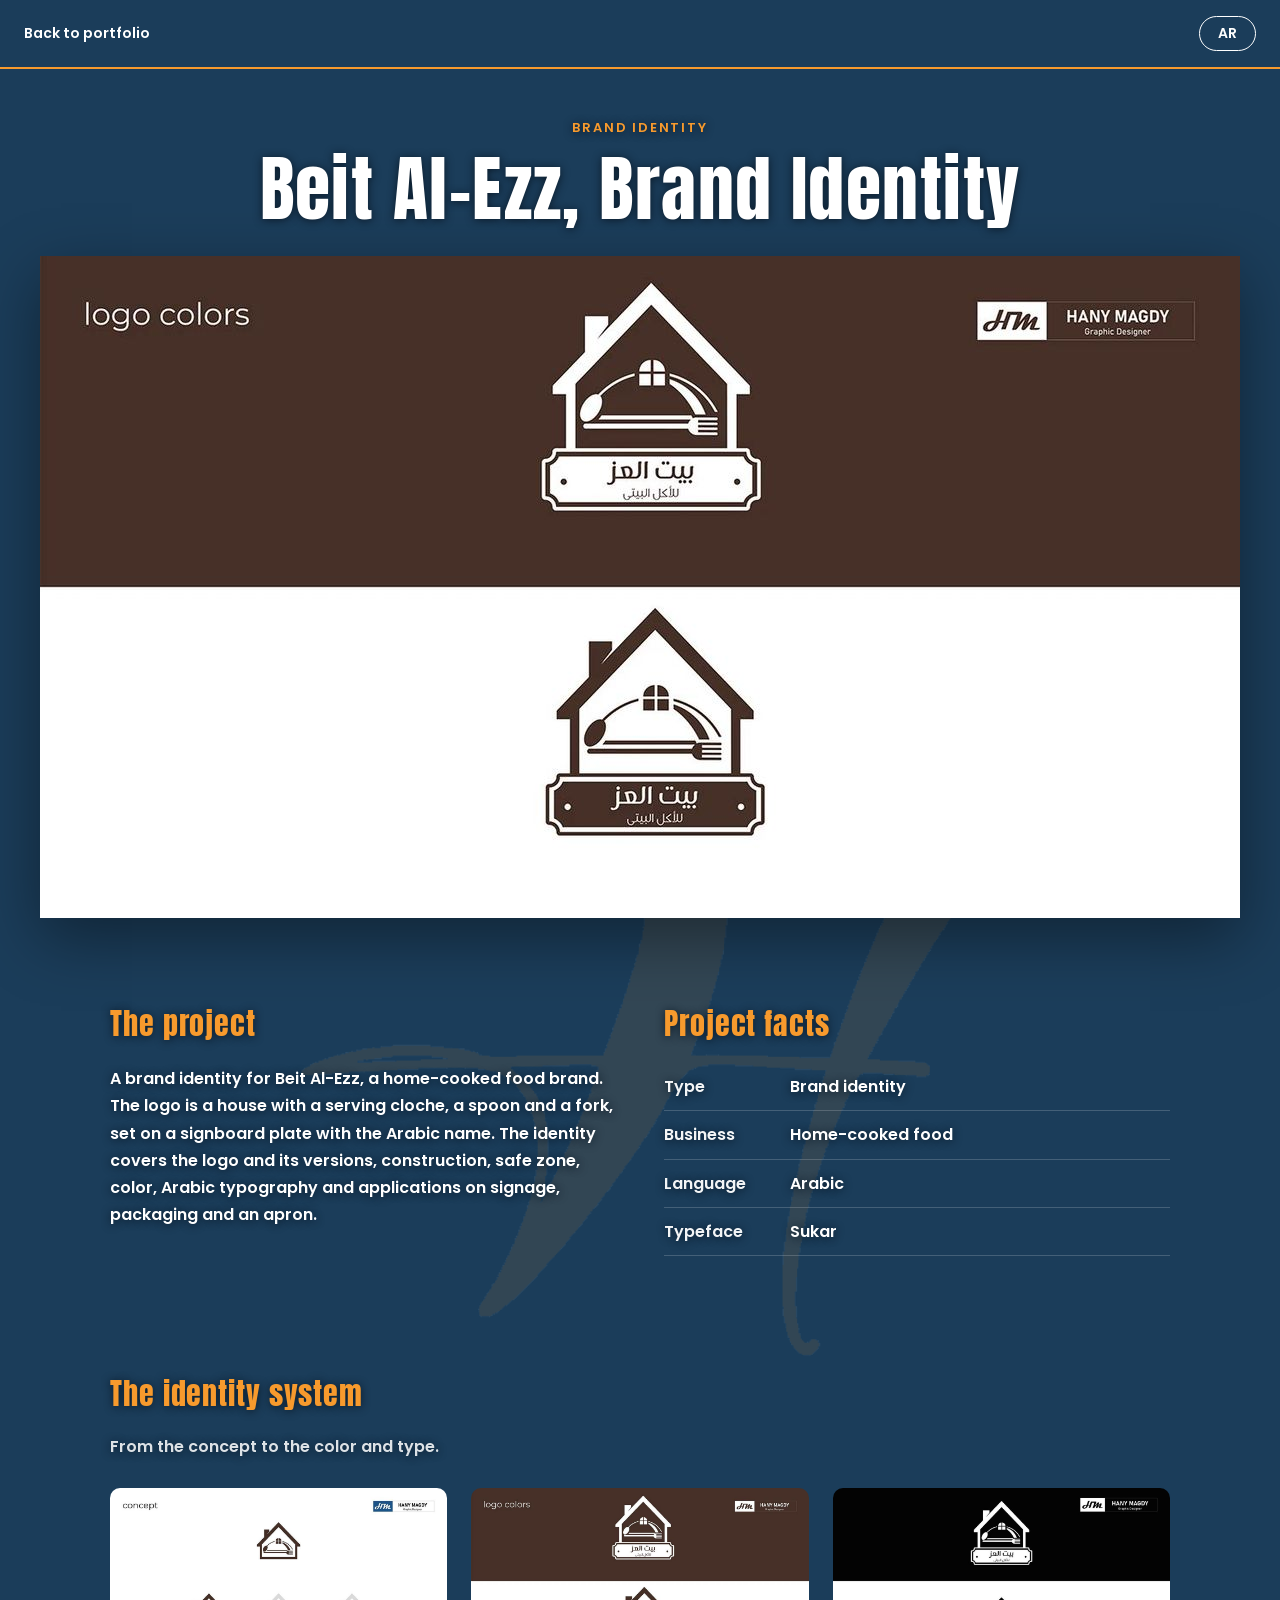
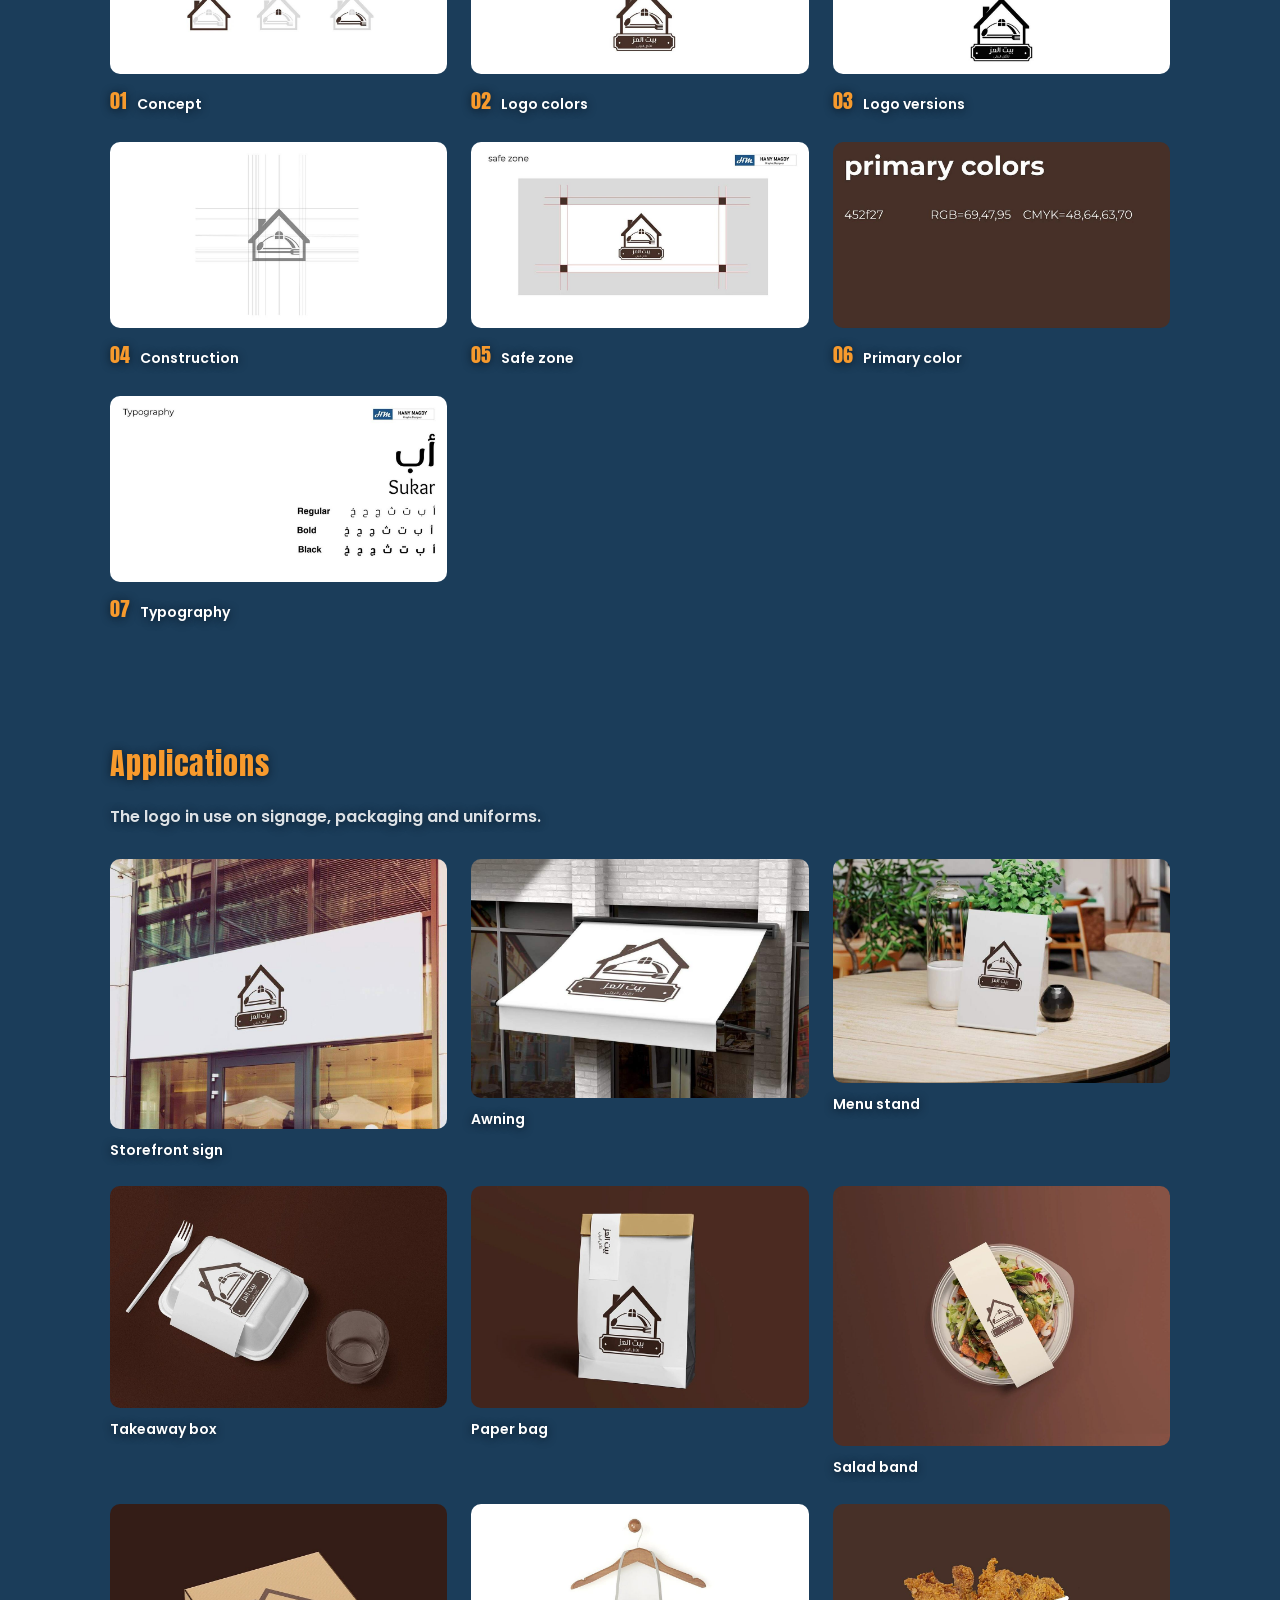
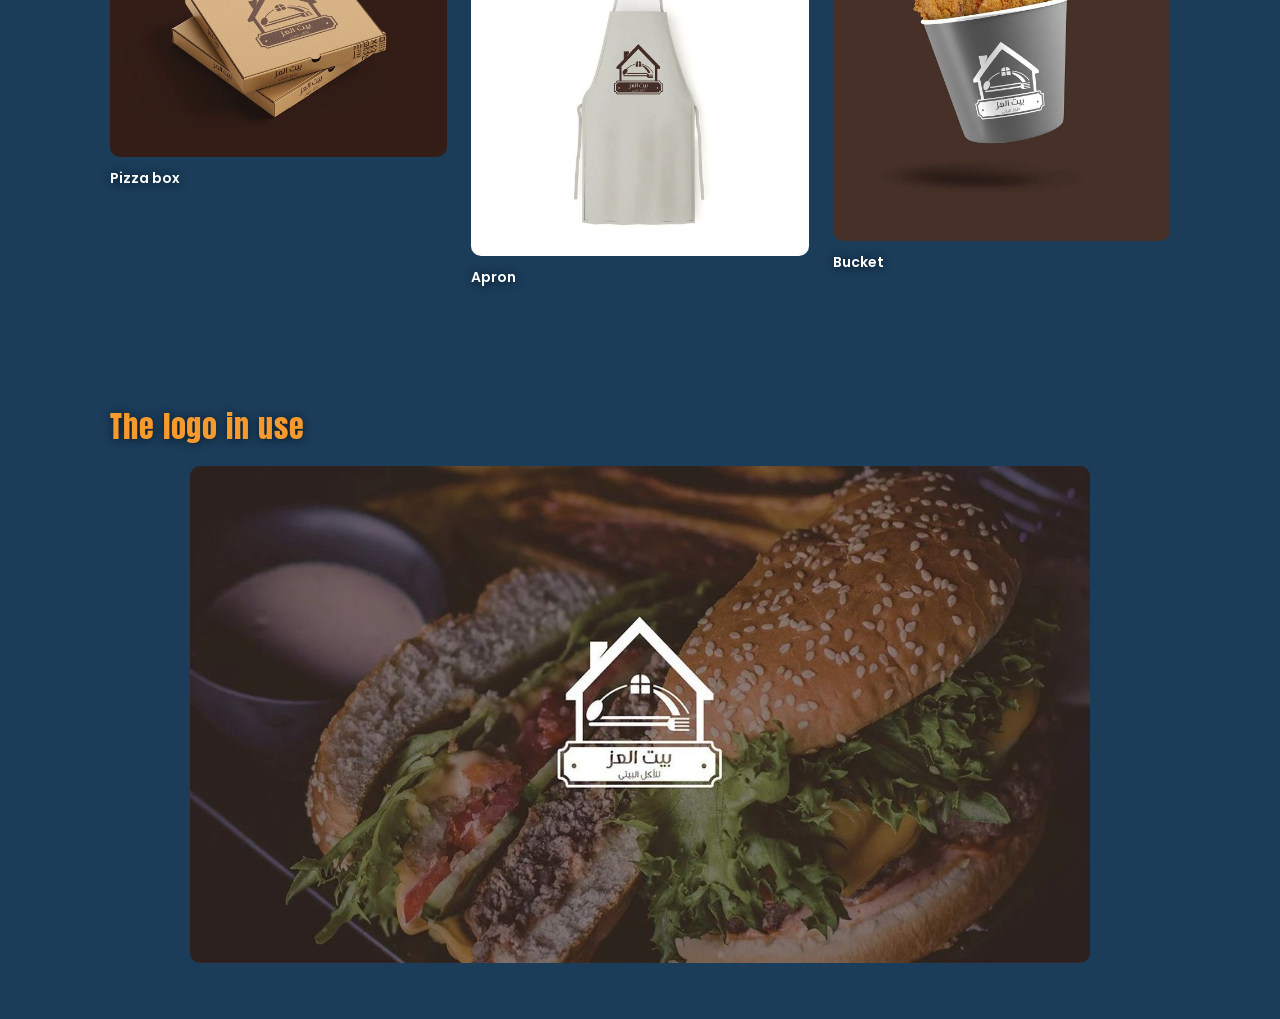
==== identity-trial/index.html @ 1c9960d8 "Add hidden noindex brand identity case study trial (Beit Al-Ezz)" ====
<!doctype html>
<html lang="en" dir="ltr"><head><meta charset="utf-8"><meta name="viewport" content="width=device-width,initial-scale=1"><meta name="robots" content="noindex,nofollow">
<base href="../"><title>Beit Al-Ezz, Brand Identity | Hany Magdy</title>
<link rel="icon" href="images/favicon.png"><link rel="stylesheet" href="css/case.css"><style>.details{grid-template-columns:repeat(3,1fr)}.stages img,.details img{aspect-ratio:auto}@media(max-width:820px){.details{grid-template-columns:repeat(2,1fr)}}@media(max-width:480px){.details{grid-template-columns:1fr}}</style></head>
<body>
<header class="top"><a class="back" href="./#work" data-k="back"></a><button class="lang" id="lang" type="button">AR</button></header>
<main>
<section class="hero"><p class="kick" data-k="kick"></p><h1 data-k="title"></h1>
<img class="big" src="images/b-logo-brand-02.jpg" width="1200" height="662" alt="Beit Al-Ezz logo on brown and white"></section>
<section class="wrap two"><div><h2 data-k="intro_h"></h2><p data-k="intro"></p></div>
<div><h2 data-k="facts_h"></h2><dl class="facts">
<div><dt data-k="f1"></dt><dd data-k="v1"></dd></div>
<div><dt data-k="f2"></dt><dd data-k="v2"></dd></div>
<div><dt data-k="f3"></dt><dd data-k="v3"></dd></div>
<div><dt data-k="f4"></dt><dd data-k="v4"></dd></div>
</dl></div></section>
<section class="wrap"><h2 data-k="st_h"></h2><p class="sub" data-k="st_s"></p><ol class="stages">
<li><figure><img loading="lazy" src="images/b-logo-brand-01.jpg" width="1200" height="662" alt="Concept board"><figcaption><b>01</b><span data-st="0"></span></figcaption></figure></li>
<li><figure><img loading="lazy" src="images/b-logo-brand-02.jpg" width="1200" height="662" alt="Logo on brown and white"><figcaption><b>02</b><span data-st="1"></span></figcaption></figure></li>
<li><figure><img loading="lazy" src="images/b-logo-brand-03.jpg" width="1200" height="662" alt="Logo versions"><figcaption><b>03</b><span data-st="2"></span></figcaption></figure></li>
<li><figure><img loading="lazy" src="images/b-logo-brand-04.jpg" width="1200" height="662" alt="Logo construction grid"><figcaption><b>04</b><span data-st="3"></span></figcaption></figure></li>
<li><figure><img loading="lazy" src="images/b-logo-brand-05.jpg" width="1200" height="662" alt="Logo safe zone"><figcaption><b>05</b><span data-st="4"></span></figcaption></figure></li>
<li><figure><img loading="lazy" src="images/b-logo-brand-06.jpg" width="1200" height="662" alt="Primary color"><figcaption><b>06</b><span data-st="5"></span></figcaption></figure></li>
<li><figure><img loading="lazy" src="images/b-logo-brand-07.jpg" width="1200" height="662" alt="Typography"><figcaption><b>07</b><span data-st="6"></span></figcaption></figure></li>
</ol></section>
<section class="wrap"><h2 data-k="dt_h"></h2><p class="sub" data-k="dt_s"></p><div class="details">
<figure><img loading="lazy" src="images/b-logo-brand-08.jpg" width="1100" height="880" alt="Beit Al-Ezz logo on storefront sign"><figcaption data-ap="0"></figcaption></figure>
<figure><img loading="lazy" src="images/b-logo-brand-09.jpg" width="1100" height="782" alt="Beit Al-Ezz logo on awning"><figcaption data-ap="1"></figcaption></figure>
<figure><img loading="lazy" src="images/b-logo-brand-10.jpg" width="1100" height="732" alt="Beit Al-Ezz logo on menu stand"><figcaption data-ap="2"></figcaption></figure>
<figure><img loading="lazy" src="images/b-logo-brand-11.jpg" width="1200" height="788" alt="Beit Al-Ezz logo on takeaway box"><figcaption data-ap="3"></figcaption></figure>
<figure><img loading="lazy" src="images/b-logo-brand-12.jpg" width="1200" height="788" alt="Beit Al-Ezz logo on paper bag"><figcaption data-ap="4"></figcaption></figure>
<figure><img loading="lazy" src="images/b-logo-brand-14.jpg" width="1200" height="923" alt="Beit Al-Ezz logo on salad band"><figcaption data-ap="5"></figcaption></figure>
<figure><img loading="lazy" src="images/b-logo-brand-15.jpg" width="1200" height="900" alt="Beit Al-Ezz logo on pizza box"><figcaption data-ap="6"></figcaption></figure>
<figure><img loading="lazy" src="images/b-logo-brand-17.jpg" width="1200" height="1252" alt="Beit Al-Ezz logo on apron"><figcaption data-ap="7"></figcaption></figure>
<figure><img loading="lazy" src="images/b-logo-brand-18.jpg" width="1200" height="1200" alt="Beit Al-Ezz logo on bucket"><figcaption data-ap="8"></figcaption></figure>
</div></section>
<section class="wrap fin"><h2 data-k="fin_h"></h2><figure style="max-width:900px"><img loading="lazy" src="images/b-logo-brand-00.jpg" width="1200" height="662" alt="Beit Al-Ezz logo on a burger photo"></figure></section>
</main>
<script>
var T={"en": {"title": "Beit Al-Ezz, Brand Identity", "kick": "Brand Identity", "back": "Back to portfolio", "intro_h": "The project", "intro": "A brand identity for Beit Al-Ezz, a home-cooked food brand. The logo is a house with a serving cloche, a spoon and a fork, set on a signboard plate with the Arabic name. The identity covers the logo and its versions, construction, safe zone, color, Arabic typography and applications on signage, packaging and an apron.", "facts_h": "Project facts", "f1": "Type", "v1": "Brand identity", "f2": "Business", "v2": "Home-cooked food", "f3": "Language", "v3": "Arabic", "f4": "Typeface", "v4": "Sukar", "st_h": "The identity system", "st_s": "From the concept to the color and type.", "dt_h": "Applications", "dt_s": "The logo in use on signage, packaging and uniforms.", "fin_h": "The logo in use", "stages": ["Concept", "Logo colors", "Logo versions", "Construction", "Safe zone", "Primary color", "Typography"], "apps": ["Storefront sign", "Awning", "Menu stand", "Takeaway box", "Paper bag", "Salad band", "Pizza box", "Apron", "Bucket"]}, "ar": {"title": "بيت العز، هوية بصرية", "kick": "هوية بصرية", "back": "العودة إلى الأعمال", "intro_h": "عن المشروع", "intro": "هوية بصرية لبيت العز، علامة للأكل البيتي. الشعار بيت يحمل غطاء تقديم وملعقة وشوكة، على لوحة تحمل الاسم بالعربي. شملت الهوية الشعار ونسخه، وبناءه، والمساحة الآمنة، واللون، والخط العربي، وتطبيقاته على اللافتات والتغليف والمريلة.", "facts_h": "بيانات المشروع", "f1": "النوع", "v1": "هوية بصرية", "f2": "النشاط", "v2": "أكل بيتي", "f3": "اللغة", "v3": "العربية", "f4": "الخط", "v4": "سكر (Sukar)", "st_h": "نظام الهوية", "st_s": "من الفكرة إلى اللون والخط.", "dt_h": "التطبيقات", "dt_s": "الشعار أثناء الاستخدام على اللافتات والتغليف والزي.", "fin_h": "الشعار أثناء الاستخدام", "stages": ["الفكرة", "ألوان الشعار", "نسخ الشعار", "البناء", "المساحة الآمنة", "اللون الأساسي", "الخطوط"], "apps": ["لافتة المحل", "المظلة", "حامل المنيو", "علبة التيك أواي", "كيس ورقي", "شريط السلطة", "علبة البيتزا", "المريلة", "الباكيت"]}};
var lang=localStorage.getItem('lang')==='ar'?'ar':'en';
function apply(){var t=T[lang],d=document.documentElement;d.lang=lang;d.dir=lang==='ar'?'rtl':'ltr';
document.title=t.title+' | Hany Magdy';
document.querySelectorAll('[data-k]').forEach(function(e){e.textContent=t[e.dataset.k]});
document.querySelectorAll('[data-st]').forEach(function(e){e.textContent=t.stages[+e.dataset.st]});
document.querySelectorAll('[data-ap]').forEach(function(e){e.textContent=t.apps[+e.dataset.ap]});
document.getElementById('lang').textContent=lang==='ar'?'EN':'AR'}
document.getElementById('lang').onclick=function(){lang=lang==='ar'?'en':'ar';localStorage.setItem('lang',lang);apply()};
apply();
(function(){
var imgs=[].slice.call(document.querySelectorAll('main img')),cur=0;
var lb=document.createElement('div');lb.className='lb';lb.hidden=true;lb.setAttribute('role','dialog');lb.setAttribute('aria-modal','true');
lb.innerHTML='<button class="lbx" type="button" aria-label="Close">&times;</button><button class="lbp" type="button" aria-label="Previous">&#8249;</button><img alt=""><button class="lbn" type="button" aria-label="Next">&#8250;</button>';
document.body.appendChild(lb);
var big=lb.querySelector('img');
function show(i){cur=(i+imgs.length)%imgs.length;big.src=imgs[cur].currentSrc||imgs[cur].src;big.alt=imgs[cur].alt}
function open(i){show(i);lb.hidden=false;document.body.style.overflow='hidden'}
function close(){lb.hidden=true;document.body.style.overflow=''}
imgs.forEach(function(im,i){im.classList.add('zm');im.addEventListener('click',function(){open(i)})});
lb.addEventListener('click',function(e){if(e.target===lb||e.target.className==='lbx')close()});
lb.querySelector('.lbp').onclick=function(){show(cur-1)};lb.querySelector('.lbn').onclick=function(){show(cur+1)};
document.addEventListener('keydown',function(e){if(lb.hidden)return;if(e.key==='Escape')close();if(e.key==='ArrowLeft')show(cur+(document.documentElement.dir==='rtl'?1:-1));if(e.key==='ArrowRight')show(cur+(document.documentElement.dir==='rtl'?-1:1))});
})();
</script></body></html>
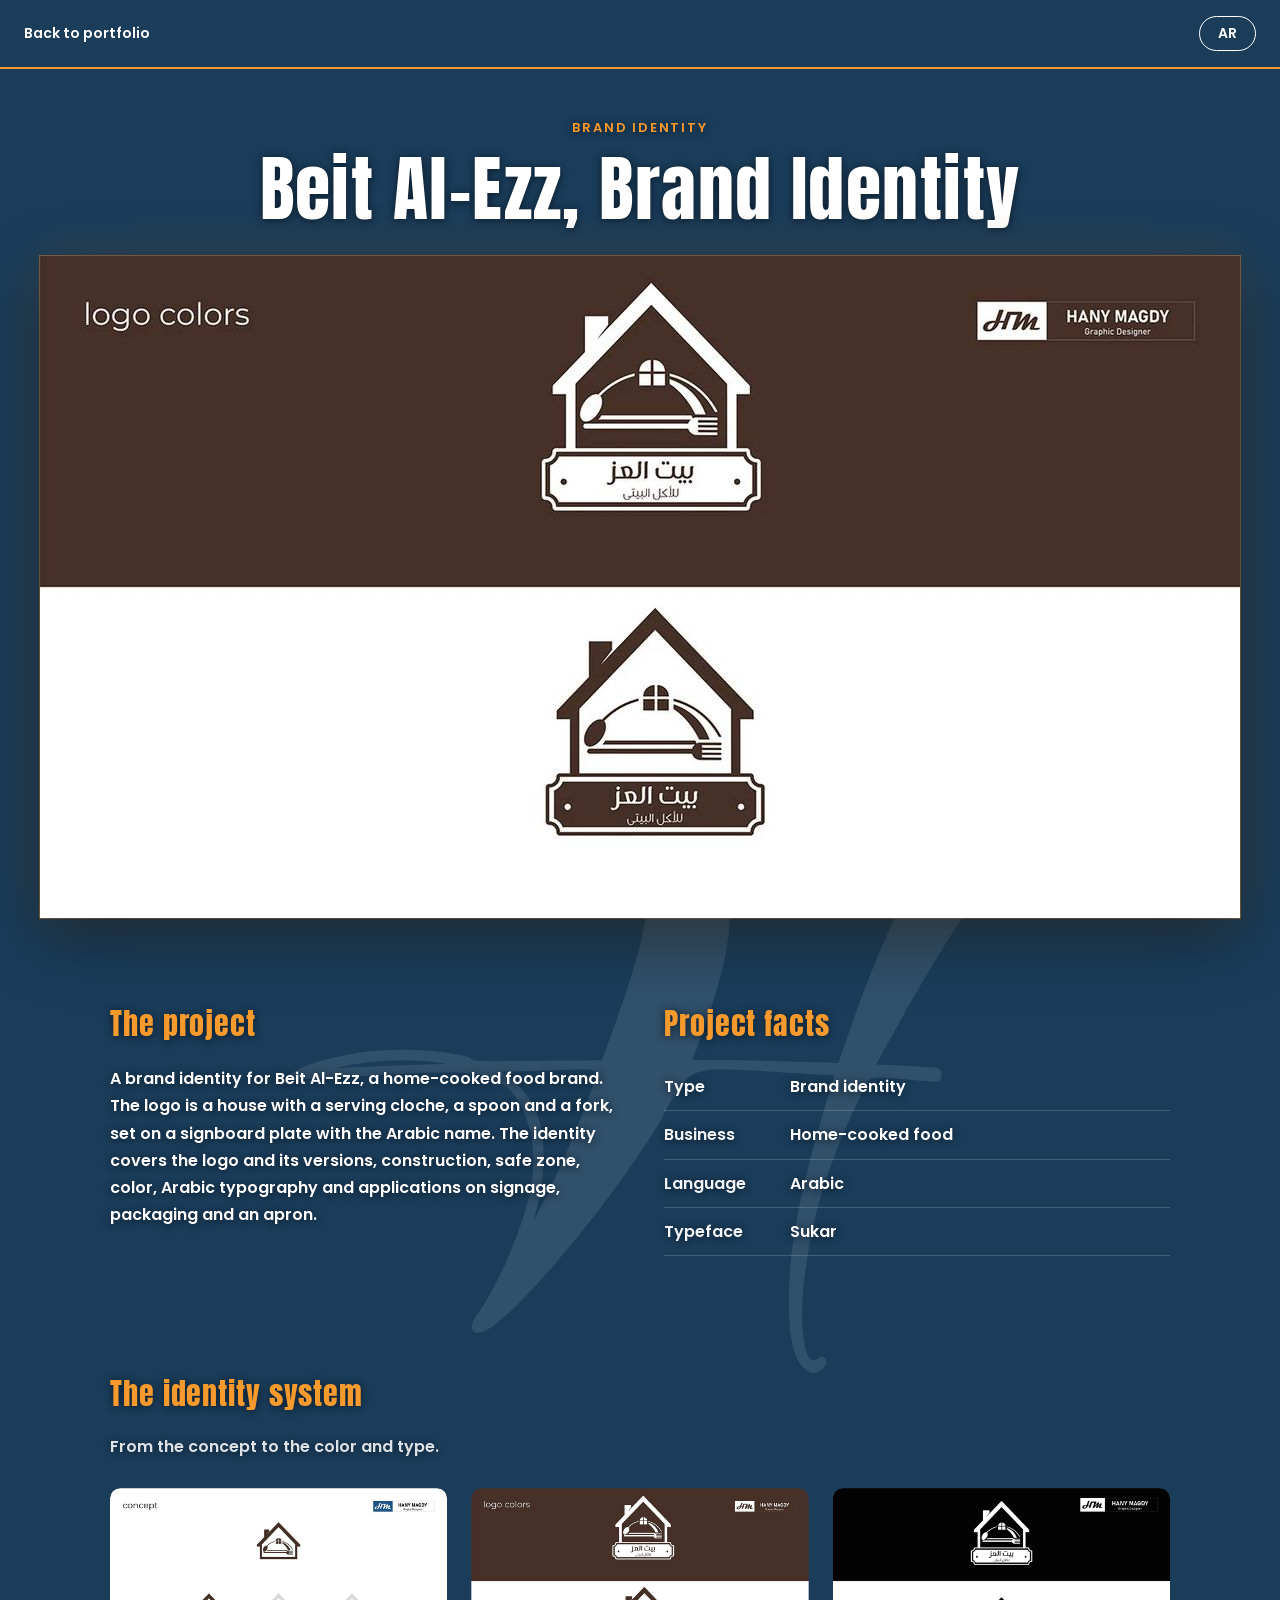
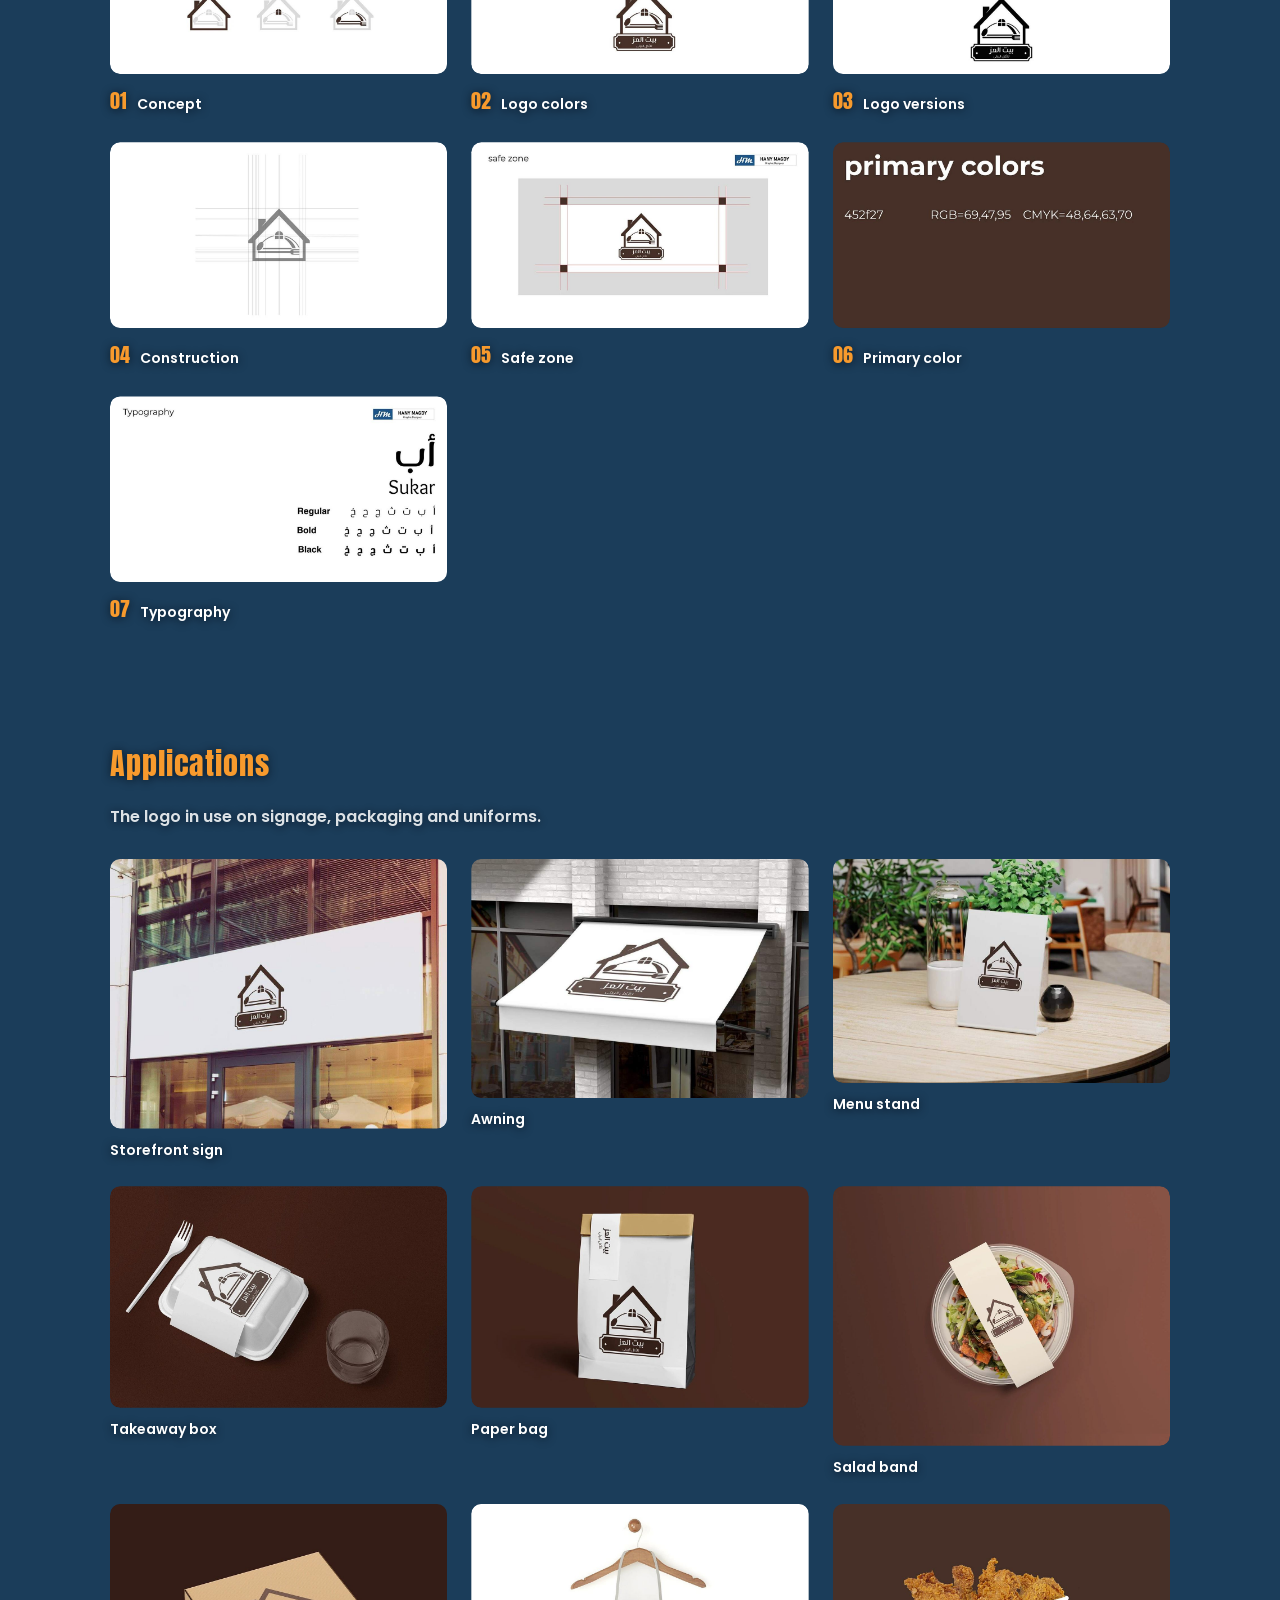
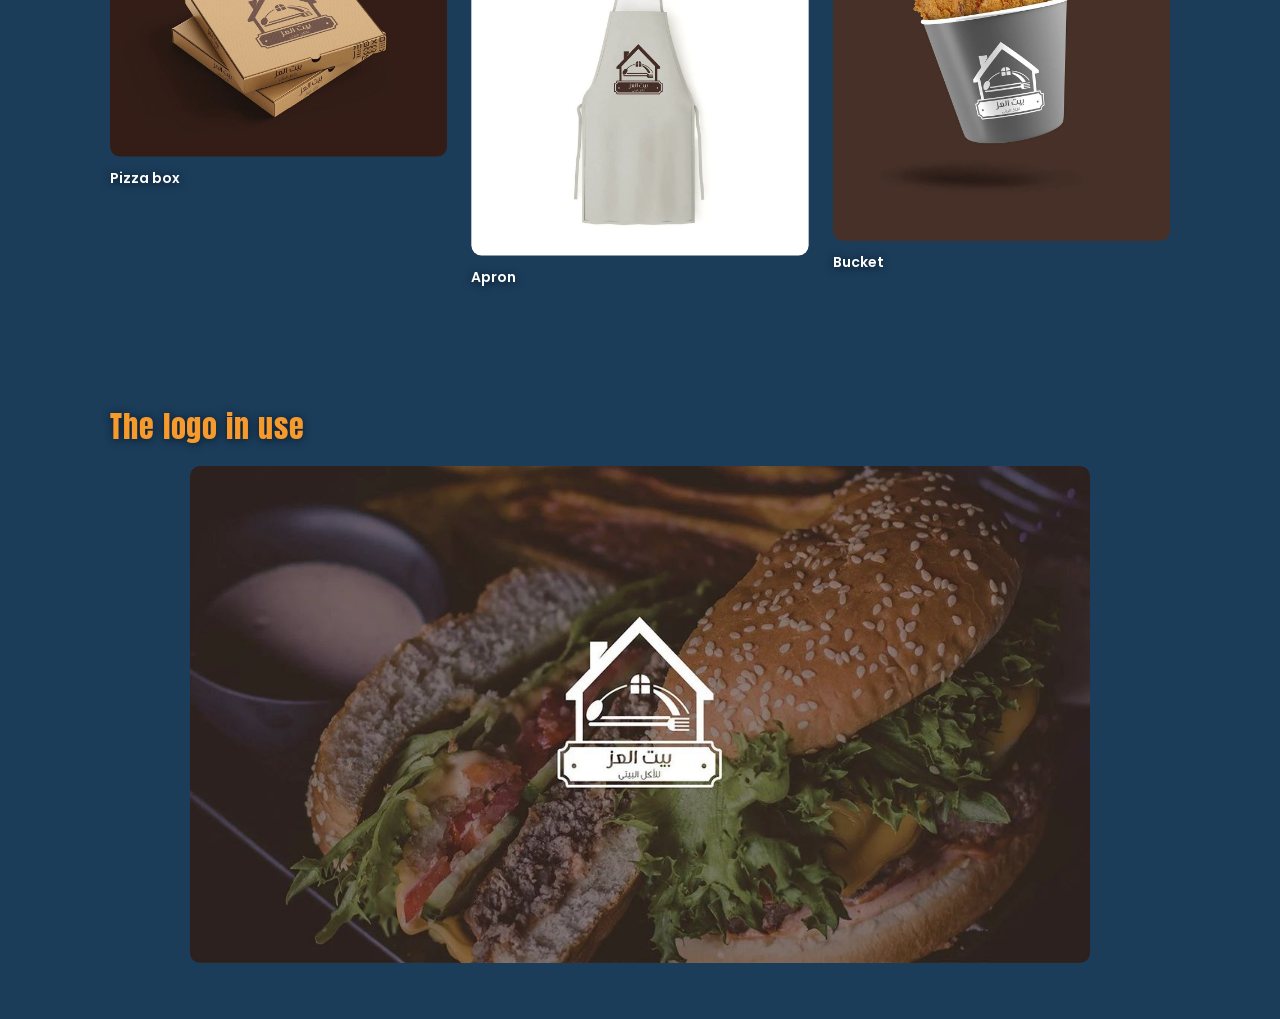
==== commit 43c5ad21: "Case pages: header hides on scroll and returns, same as home nav" ====
--- a/identity-trial/index.html
+++ b/identity-trial/index.html
@@ -61,4 +61,6 @@
 lb.querySelector('.lbp').onclick=function(){show(cur-1)};lb.querySelector('.lbn').onclick=function(){show(cur+1)};
 document.addEventListener('keydown',function(e){if(lb.hidden)return;if(e.key==='Escape')close();if(e.key==='ArrowLeft')show(cur+(document.documentElement.dir==='rtl'?1:-1));if(e.key==='ArrowRight')show(cur+(document.documentElement.dir==='rtl'?-1:1))});
 })();
+</script><script>
+(function(){var n=document.querySelector(".top");if(!n)return;var t;addEventListener("scroll",function(){n.classList.add("navhide");clearTimeout(t);t=setTimeout(function(){n.classList.remove("navhide")},250)},{passive:true})})();
 </script></body></html>
